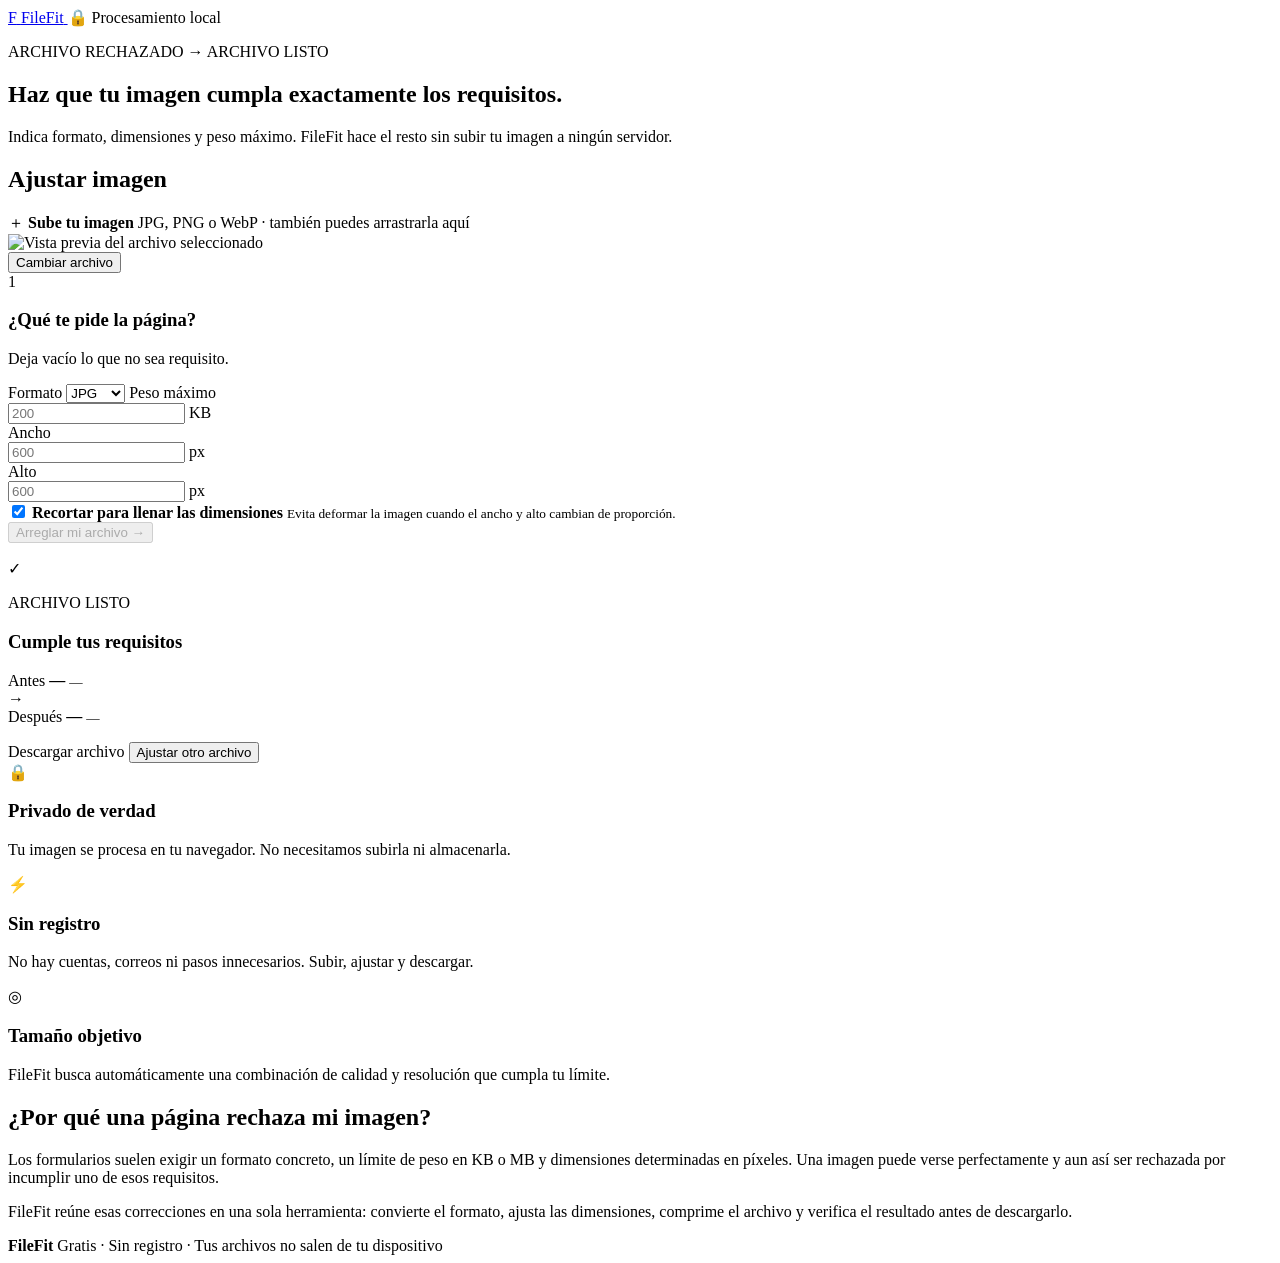
==== index.html @ f10b422e "Build FileFit MVP interface" ====
<!doctype html>
<html lang="es">
<head>
  <meta charset="utf-8">
  <meta name="viewport" content="width=device-width,initial-scale=1,viewport-fit=cover">
  <meta name="theme-color" content="#0b1020">
  <meta name="description" content="Haz que una imagen cumpla un formato, dimensiones y peso máximo exactos. Gratis, privado y procesado en tu navegador.">
  <title>FileFit — Haz que tu imagen cumpla los requisitos</title>
  <link rel="stylesheet" href="styles.css">
</head>
<body>
  <header class="site-header">
    <a class="brand" href="#" aria-label="FileFit inicio">
      <span class="brand-mark" aria-hidden="true">F</span>
      <span>FileFit</span>
    </a>
    <span class="privacy-pill">🔒 Procesamiento local</span>
  </header>

  <main>
    <section class="hero">
      <p class="eyebrow">ARCHIVO RECHAZADO → ARCHIVO LISTO</p>
      <h1>Haz que tu imagen cumpla <span>exactamente</span> los requisitos.</h1>
      <p class="lead">Indica formato, dimensiones y peso máximo. FileFit hace el resto sin subir tu imagen a ningún servidor.</p>
    </section>

    <section class="tool-card" aria-labelledby="tool-title">
      <h2 id="tool-title" class="sr-only">Ajustar imagen</h2>

      <label class="dropzone" id="dropzone" for="fileInput">
        <input id="fileInput" type="file" accept="image/jpeg,image/png,image/webp" hidden>
        <span class="drop-icon" aria-hidden="true">＋</span>
        <strong>Sube tu imagen</strong>
        <span>JPG, PNG o WebP · también puedes arrastrarla aquí</span>
      </label>

      <div id="filePanel" class="file-panel hidden" aria-live="polite">
        <img id="preview" alt="Vista previa del archivo seleccionado">
        <div class="file-meta">
          <strong id="fileName"></strong>
          <span id="fileDetails"></span>
          <button id="changeFile" type="button" class="text-button">Cambiar archivo</button>
        </div>
      </div>

      <div class="requirements">
        <div class="section-heading">
          <span class="step">1</span>
          <div>
            <h3>¿Qué te pide la página?</h3>
            <p>Deja vacío lo que no sea requisito.</p>
          </div>
        </div>

        <div class="form-grid">
          <label>
            <span>Formato</span>
            <select id="format">
              <option value="image/jpeg">JPG</option>
              <option value="image/png">PNG</option>
              <option value="image/webp">WebP</option>
            </select>
          </label>

          <label>
            <span>Peso máximo</span>
            <div class="input-unit">
              <input id="maxKb" type="number" inputmode="numeric" min="1" placeholder="200">
              <span>KB</span>
            </div>
          </label>

          <label>
            <span>Ancho</span>
            <div class="input-unit">
              <input id="width" type="number" inputmode="numeric" min="1" placeholder="600">
              <span>px</span>
            </div>
          </label>

          <label>
            <span>Alto</span>
            <div class="input-unit">
              <input id="height" type="number" inputmode="numeric" min="1" placeholder="600">
              <span>px</span>
            </div>
          </label>
        </div>

        <label class="check-row">
          <input id="coverCrop" type="checkbox" checked>
          <span>
            <strong>Recortar para llenar las dimensiones</strong>
            <small>Evita deformar la imagen cuando el ancho y alto cambian de proporción.</small>
          </span>
        </label>
      </div>

      <div class="action-wrap">
        <button id="fitButton" class="primary-button" type="button" disabled>
          <span id="buttonText">Arreglar mi archivo</span>
          <span aria-hidden="true">→</span>
        </button>
        <p id="status" class="status" role="status" aria-live="polite"></p>
      </div>

      <div id="result" class="result hidden" aria-live="polite">
        <div class="result-header">
          <span class="success-icon">✓</span>
          <div>
            <p>ARCHIVO LISTO</p>
            <h3>Cumple tus requisitos</h3>
          </div>
        </div>

        <div class="comparison">
          <div>
            <span>Antes</span>
            <strong id="beforeSize">—</strong>
            <small id="beforeDims">—</small>
          </div>
          <span class="arrow" aria-hidden="true">→</span>
          <div>
            <span>Después</span>
            <strong id="afterSize">—</strong>
            <small id="afterDims">—</small>
          </div>
        </div>

        <ul id="checks" class="checks"></ul>

        <a id="downloadButton" class="download-button" download>Descargar archivo</a>
        <button id="resetButton" class="secondary-button" type="button">Ajustar otro archivo</button>
      </div>
    </section>

    <section class="trust-grid">
      <article>
        <span>🔒</span>
        <h3>Privado de verdad</h3>
        <p>Tu imagen se procesa en tu navegador. No necesitamos subirla ni almacenarla.</p>
      </article>
      <article>
        <span>⚡</span>
        <h3>Sin registro</h3>
        <p>No hay cuentas, correos ni pasos innecesarios. Subir, ajustar y descargar.</p>
      </article>
      <article>
        <span>◎</span>
        <h3>Tamaño objetivo</h3>
        <p>FileFit busca automáticamente una combinación de calidad y resolución que cumpla tu límite.</p>
      </article>
    </section>

    <section class="content-section">
      <h2>¿Por qué una página rechaza mi imagen?</h2>
      <p>Los formularios suelen exigir un formato concreto, un límite de peso en KB o MB y dimensiones determinadas en píxeles. Una imagen puede verse perfectamente y aun así ser rechazada por incumplir uno de esos requisitos.</p>
      <p>FileFit reúne esas correcciones en una sola herramienta: convierte el formato, ajusta las dimensiones, comprime el archivo y verifica el resultado antes de descargarlo.</p>
    </section>
  </main>

  <footer>
    <strong>FileFit</strong>
    <span>Gratis · Sin registro · Tus archivos no salen de tu dispositivo</span>
  </footer>

  <canvas id="canvas" hidden></canvas>
  <script src="app.js" defer></script>
</body>
</html>
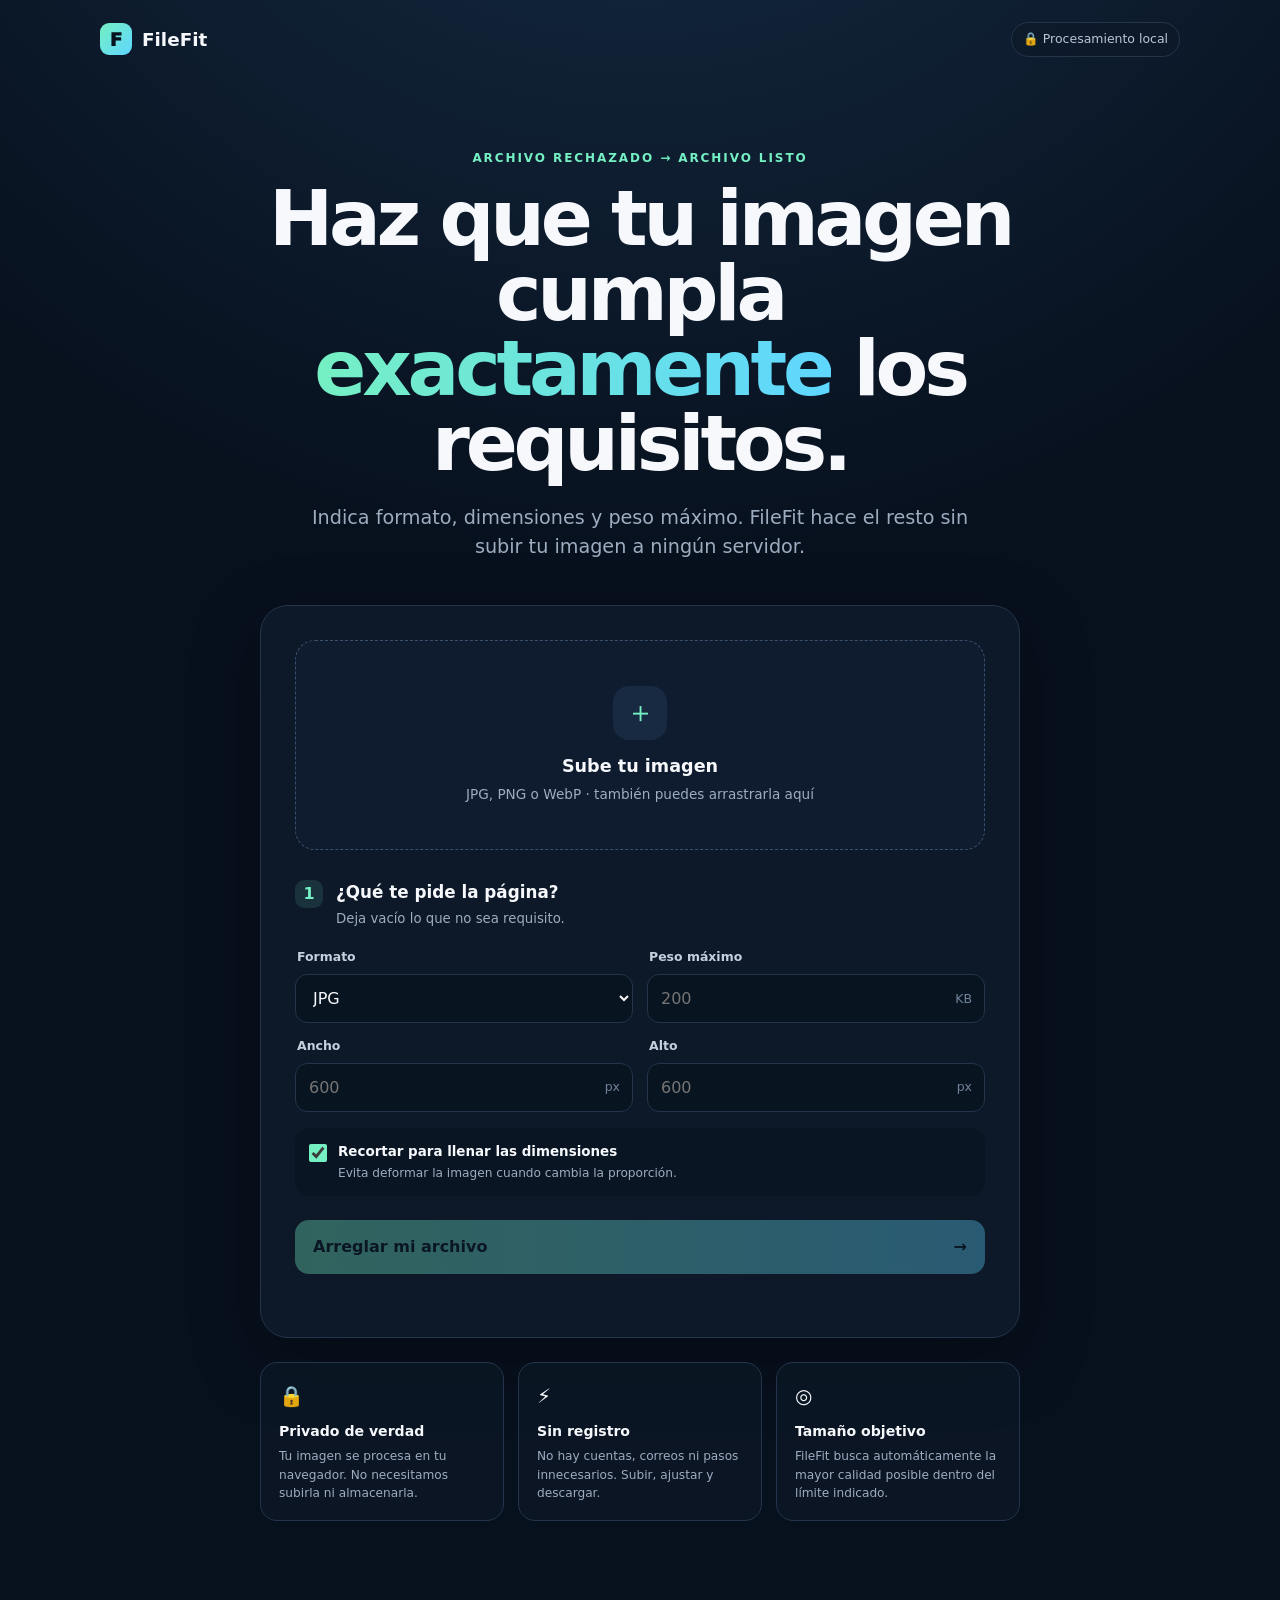
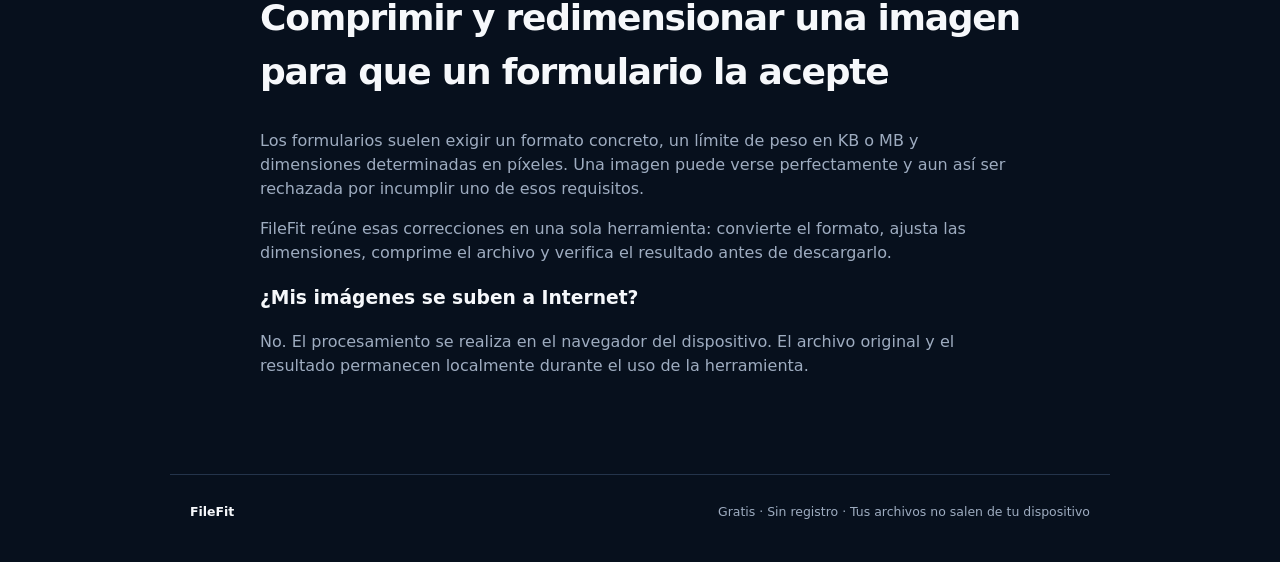
==== commit 59ebca36: "Improve FileFit V0.2 UX and SEO" ====
--- a/index.html
+++ b/index.html
@@ -4,16 +4,21 @@
   <meta charset="utf-8">
   <meta name="viewport" content="width=device-width,initial-scale=1,viewport-fit=cover">
   <meta name="theme-color" content="#0b1020">
-  <meta name="description" content="Haz que una imagen cumpla un formato, dimensiones y peso máximo exactos. Gratis, privado y procesado en tu navegador.">
-  <title>FileFit — Haz que tu imagen cumpla los requisitos</title>
+  <meta name="description" content="Ajusta imágenes a un formato, dimensiones y peso máximo exactos. Gratis, sin registro y procesado localmente en tu navegador.">
+  <meta name="robots" content="index,follow">
+  <meta property="og:title" content="FileFit — Haz que tu imagen cumpla los requisitos">
+  <meta property="og:description" content="Convierte, redimensiona y comprime imágenes hasta cumplir los requisitos de un formulario. Todo se procesa en tu dispositivo.">
+  <meta property="og:type" content="website">
+  <meta property="og:url" content="https://clickgraphics.github.io/filefit/">
+  <link rel="canonical" href="https://clickgraphics.github.io/filefit/">
+  <link rel="manifest" href="manifest.webmanifest">
+  <link rel="icon" href="favicon.svg" type="image/svg+xml">
+  <title>FileFit — Comprimir y redimensionar imágenes a requisitos exactos</title>
   <link rel="stylesheet" href="styles.css">
 </head>
 <body>
   <header class="site-header">
-    <a class="brand" href="#" aria-label="FileFit inicio">
-      <span class="brand-mark" aria-hidden="true">F</span>
-      <span>FileFit</span>
-    </a>
+    <a class="brand" href="#" aria-label="FileFit inicio"><span class="brand-mark" aria-hidden="true">F</span><span>FileFit</span></a>
     <span class="privacy-pill">🔒 Procesamiento local</span>
   </header>
 
@@ -26,144 +31,61 @@
 
     <section class="tool-card" aria-labelledby="tool-title">
       <h2 id="tool-title" class="sr-only">Ajustar imagen</h2>
-
       <label class="dropzone" id="dropzone" for="fileInput">
         <input id="fileInput" type="file" accept="image/jpeg,image/png,image/webp" hidden>
-        <span class="drop-icon" aria-hidden="true">＋</span>
-        <strong>Sube tu imagen</strong>
-        <span>JPG, PNG o WebP · también puedes arrastrarla aquí</span>
+        <span class="drop-icon" aria-hidden="true">＋</span><strong>Sube tu imagen</strong><span>JPG, PNG o WebP · también puedes arrastrarla aquí</span>
       </label>
 
       <div id="filePanel" class="file-panel hidden" aria-live="polite">
-        <img id="preview" alt="Vista previa del archivo seleccionado">
-        <div class="file-meta">
-          <strong id="fileName"></strong>
-          <span id="fileDetails"></span>
-          <button id="changeFile" type="button" class="text-button">Cambiar archivo</button>
+        <div class="preview-wrap"><img id="preview" alt="Vista previa del archivo seleccionado"></div>
+        <div class="file-meta"><strong id="fileName"></strong><span id="fileDetails"></span><button id="changeFile" type="button" class="text-button">Cambiar archivo</button></div>
+      </div>
+
+      <div class="requirements">
+        <div class="section-heading"><span class="step">1</span><div><h3>¿Qué te pide la página?</h3><p>Deja vacío lo que no sea requisito.</p></div></div>
+        <div class="form-grid">
+          <label><span>Formato</span><select id="format"><option value="image/jpeg">JPG</option><option value="image/png">PNG</option><option value="image/webp">WebP</option></select></label>
+          <label><span>Peso máximo</span><div class="input-unit"><input id="maxKb" type="number" inputmode="numeric" min="1" placeholder="200"><span>KB</span></div></label>
+          <label><span>Ancho</span><div class="input-unit"><input id="width" type="number" inputmode="numeric" min="1" placeholder="600"><span>px</span></div></label>
+          <label><span>Alto</span><div class="input-unit"><input id="height" type="number" inputmode="numeric" min="1" placeholder="600"><span>px</span></div></label>
+        </div>
+        <label class="check-row"><input id="coverCrop" type="checkbox" checked><span><strong>Recortar para llenar las dimensiones</strong><small>Evita deformar la imagen cuando cambia la proporción.</small></span></label>
+
+        <div id="cropControls" class="crop-controls hidden">
+          <div class="crop-preview" id="cropPreview"><img id="cropPreviewImg" alt="Previsualización del recorte"></div>
+          <div class="crop-sliders">
+            <label><span>Posición horizontal</span><input id="cropX" type="range" min="0" max="100" value="50"></label>
+            <label><span>Posición vertical</span><input id="cropY" type="range" min="0" max="100" value="50"></label>
+            <button id="centerCrop" class="text-button" type="button">Centrar recorte</button>
+          </div>
         </div>
       </div>
 
-      <div class="requirements">
-        <div class="section-heading">
-          <span class="step">1</span>
-          <div>
-            <h3>¿Qué te pide la página?</h3>
-            <p>Deja vacío lo que no sea requisito.</p>
-          </div>
-        </div>
-
-        <div class="form-grid">
-          <label>
-            <span>Formato</span>
-            <select id="format">
-              <option value="image/jpeg">JPG</option>
-              <option value="image/png">PNG</option>
-              <option value="image/webp">WebP</option>
-            </select>
-          </label>
-
-          <label>
-            <span>Peso máximo</span>
-            <div class="input-unit">
-              <input id="maxKb" type="number" inputmode="numeric" min="1" placeholder="200">
-              <span>KB</span>
-            </div>
-          </label>
-
-          <label>
-            <span>Ancho</span>
-            <div class="input-unit">
-              <input id="width" type="number" inputmode="numeric" min="1" placeholder="600">
-              <span>px</span>
-            </div>
-          </label>
-
-          <label>
-            <span>Alto</span>
-            <div class="input-unit">
-              <input id="height" type="number" inputmode="numeric" min="1" placeholder="600">
-              <span>px</span>
-            </div>
-          </label>
-        </div>
-
-        <label class="check-row">
-          <input id="coverCrop" type="checkbox" checked>
-          <span>
-            <strong>Recortar para llenar las dimensiones</strong>
-            <small>Evita deformar la imagen cuando el ancho y alto cambian de proporción.</small>
-          </span>
-        </label>
-      </div>
-
-      <div class="action-wrap">
-        <button id="fitButton" class="primary-button" type="button" disabled>
-          <span id="buttonText">Arreglar mi archivo</span>
-          <span aria-hidden="true">→</span>
-        </button>
-        <p id="status" class="status" role="status" aria-live="polite"></p>
-      </div>
+      <div class="action-wrap"><button id="fitButton" class="primary-button" type="button" disabled><span id="buttonText">Arreglar mi archivo</span><span aria-hidden="true">→</span></button><p id="status" class="status" role="status" aria-live="polite"></p></div>
 
       <div id="result" class="result hidden" aria-live="polite">
-        <div class="result-header">
-          <span class="success-icon">✓</span>
-          <div>
-            <p>ARCHIVO LISTO</p>
-            <h3>Cumple tus requisitos</h3>
-          </div>
-        </div>
-
-        <div class="comparison">
-          <div>
-            <span>Antes</span>
-            <strong id="beforeSize">—</strong>
-            <small id="beforeDims">—</small>
-          </div>
-          <span class="arrow" aria-hidden="true">→</span>
-          <div>
-            <span>Después</span>
-            <strong id="afterSize">—</strong>
-            <small id="afterDims">—</small>
-          </div>
-        </div>
-
+        <div class="result-header"><span class="success-icon">✓</span><div><p>ARCHIVO LISTO</p><h3>Cumple tus requisitos</h3></div></div>
+        <div class="comparison"><div><span>Antes</span><strong id="beforeSize">—</strong><small id="beforeDims">—</small></div><span class="arrow" aria-hidden="true">→</span><div><span>Después</span><strong id="afterSize">—</strong><small id="afterDims">—</small></div></div>
         <ul id="checks" class="checks"></ul>
-
-        <a id="downloadButton" class="download-button" download>Descargar archivo</a>
-        <button id="resetButton" class="secondary-button" type="button">Ajustar otro archivo</button>
+        <a id="downloadButton" class="download-button" download>Descargar archivo</a><button id="resetButton" class="secondary-button" type="button">Ajustar otro archivo</button>
       </div>
     </section>
 
     <section class="trust-grid">
-      <article>
-        <span>🔒</span>
-        <h3>Privado de verdad</h3>
-        <p>Tu imagen se procesa en tu navegador. No necesitamos subirla ni almacenarla.</p>
-      </article>
-      <article>
-        <span>⚡</span>
-        <h3>Sin registro</h3>
-        <p>No hay cuentas, correos ni pasos innecesarios. Subir, ajustar y descargar.</p>
-      </article>
-      <article>
-        <span>◎</span>
-        <h3>Tamaño objetivo</h3>
-        <p>FileFit busca automáticamente una combinación de calidad y resolución que cumpla tu límite.</p>
-      </article>
+      <article><span>🔒</span><h3>Privado de verdad</h3><p>Tu imagen se procesa en tu navegador. No necesitamos subirla ni almacenarla.</p></article>
+      <article><span>⚡</span><h3>Sin registro</h3><p>No hay cuentas, correos ni pasos innecesarios. Subir, ajustar y descargar.</p></article>
+      <article><span>◎</span><h3>Tamaño objetivo</h3><p>FileFit busca automáticamente la mayor calidad posible dentro del límite indicado.</p></article>
     </section>
 
     <section class="content-section">
-      <h2>¿Por qué una página rechaza mi imagen?</h2>
+      <h2>Comprimir y redimensionar una imagen para que un formulario la acepte</h2>
       <p>Los formularios suelen exigir un formato concreto, un límite de peso en KB o MB y dimensiones determinadas en píxeles. Una imagen puede verse perfectamente y aun así ser rechazada por incumplir uno de esos requisitos.</p>
       <p>FileFit reúne esas correcciones en una sola herramienta: convierte el formato, ajusta las dimensiones, comprime el archivo y verifica el resultado antes de descargarlo.</p>
+      <h3>¿Mis imágenes se suben a Internet?</h3><p>No. El procesamiento se realiza en el navegador del dispositivo. El archivo original y el resultado permanecen localmente durante el uso de la herramienta.</p>
     </section>
   </main>
 
-  <footer>
-    <strong>FileFit</strong>
-    <span>Gratis · Sin registro · Tus archivos no salen de tu dispositivo</span>
-  </footer>
-
+  <footer><strong>FileFit</strong><span>Gratis · Sin registro · Tus archivos no salen de tu dispositivo</span></footer>
   <canvas id="canvas" hidden></canvas>
   <script src="app.js" defer></script>
 </body>
--- a/styles.css
+++ b/styles.css
@@ -0,0 +1 @@
+:root{--bg:#07101d;--surface:#0e1929;--surface2:#132238;--text:#f6f8fb;--muted:#9eacc0;--line:#24344b;--accent:#75f0c3;--accent2:#5fd6ff;--danger:#ff7d8a;--radius:22px;--shadow:0 22px 70px rgba(0,0,0,.28)}*{box-sizing:border-box}html{scroll-behavior:smooth}body{margin:0;background:radial-gradient(circle at 50% -20%,#18314b 0,var(--bg) 38%);color:var(--text);font-family:Inter,ui-sans-serif,system-ui,-apple-system,BlinkMacSystemFont,"Segoe UI",sans-serif;line-height:1.5}.site-header{max-width:1120px;margin:auto;padding:22px 20px;display:flex;align-items:center;justify-content:space-between}.brand{color:var(--text);text-decoration:none;font-weight:850;font-size:1.15rem;display:flex;gap:10px;align-items:center}.brand-mark{display:grid;place-items:center;width:32px;height:32px;border-radius:9px;background:linear-gradient(135deg,var(--accent),var(--accent2));color:#06131d;font-weight:950}.privacy-pill{font-size:.78rem;color:#b9c6d8;border:1px solid var(--line);padding:7px 11px;border-radius:999px;background:rgba(14,25,41,.7)}main{max-width:980px;margin:auto;padding:40px 20px 80px}.hero{text-align:center;max-width:790px;margin:30px auto 44px}.eyebrow{font-size:.75rem;letter-spacing:.16em;font-weight:850;color:var(--accent);margin-bottom:14px}.hero h1{font-size:clamp(2.35rem,7vw,4.8rem);line-height:.98;letter-spacing:-.055em;margin:0}.hero h1 span{background:linear-gradient(90deg,var(--accent),var(--accent2));-webkit-background-clip:text;background-clip:text;color:transparent}.lead{font-size:clamp(1rem,2.5vw,1.2rem);color:var(--muted);max-width:660px;margin:22px auto 0}.tool-card{max-width:760px;margin:auto;background:rgba(14,25,41,.94);border:1px solid var(--line);border-radius:28px;padding:clamp(18px,4vw,34px);box-shadow:var(--shadow)}.dropzone{min-height:210px;border:1.5px dashed #3a506d;border-radius:20px;display:flex;flex-direction:column;align-items:center;justify-content:center;text-align:center;padding:28px;cursor:pointer;background:rgba(19,34,56,.45);transition:.2s}.dropzone:hover,.dropzone.dragging{border-color:var(--accent);background:rgba(117,240,195,.06)}.drop-icon{display:grid;place-items:center;width:54px;height:54px;border-radius:16px;background:#172a42;color:var(--accent);font-size:1.8rem;margin-bottom:13px}.dropzone strong{font-size:1.1rem}.dropzone span:last-child{font-size:.85rem;color:var(--muted);margin-top:5px}.file-panel{display:grid;grid-template-columns:86px 1fr;gap:16px;align-items:center;border:1px solid var(--line);border-radius:18px;padding:13px;background:var(--surface2)}.file-panel img{width:86px;height:86px;object-fit:cover;border-radius:12px;background:#07101d}.file-meta{min-width:0;display:flex;flex-direction:column}.file-meta strong{white-space:nowrap;overflow:hidden;text-overflow:ellipsis}.file-meta span{font-size:.84rem;color:var(--muted);margin:2px 0 7px}.text-button{appearance:none;background:none;border:0;color:var(--accent);padding:0;text-align:left;font-weight:750;cursor:pointer;width:max-content}.requirements{margin-top:30px}.section-heading{display:flex;gap:13px;align-items:flex-start;margin-bottom:20px}.step{display:grid;place-items:center;flex:0 0 28px;width:28px;height:28px;border-radius:9px;background:rgba(117,240,195,.12);color:var(--accent);font-weight:900}.section-heading h3{margin:0;font-size:1.05rem}.section-heading p{margin:3px 0 0;color:var(--muted);font-size:.83rem}.form-grid{display:grid;grid-template-columns:1fr 1fr;gap:14px}.form-grid label>span{display:block;font-size:.78rem;font-weight:750;color:#c5d0df;margin:0 0 7px 2px}select,input{width:100%;height:49px;border:1px solid var(--line);border-radius:12px;background:#091421;color:var(--text);font:inherit;padding:0 13px;outline:none}select:focus,input:focus{border-color:var(--accent)}.input-unit{position:relative}.input-unit input{padding-right:48px}.input-unit span{position:absolute;right:13px;top:50%;transform:translateY(-50%);color:#71839b;font-size:.78rem}.check-row{display:flex;gap:11px;margin-top:16px;padding:14px;border-radius:14px;background:#0a1523;cursor:pointer}.check-row input{width:18px;height:18px;margin:2px 0 0;accent-color:var(--accent)}.check-row span{display:flex;flex-direction:column}.check-row strong{font-size:.84rem}.check-row small{color:var(--muted);font-size:.76rem;margin-top:2px}.action-wrap{margin-top:24px}.primary-button,.download-button,.secondary-button{width:100%;min-height:54px;border-radius:14px;border:0;font:inherit;font-weight:850;cursor:pointer;text-decoration:none;display:flex;align-items:center;justify-content:center}.primary-button{background:linear-gradient(90deg,var(--accent),var(--accent2));color:#06131d;padding:0 18px;justify-content:space-between}.primary-button:disabled{opacity:.35;cursor:not-allowed}.status{text-align:center;min-height:20px;color:var(--muted);font-size:.8rem;margin:9px 0 0}.status.error{color:var(--danger)}.result{margin-top:28px;border-top:1px solid var(--line);padding-top:26px}.result-header{display:flex;gap:12px;align-items:center}.success-icon{display:grid;place-items:center;width:42px;height:42px;border-radius:50%;background:rgba(117,240,195,.13);color:var(--accent);font-size:1.25rem;font-weight:900}.result-header p{margin:0;color:var(--accent);font-size:.68rem;letter-spacing:.13em;font-weight:900}.result-header h3{margin:1px 0 0;font-size:1.2rem}.comparison{display:grid;grid-template-columns:1fr auto 1fr;gap:12px;align-items:center;margin:20px 0;padding:18px;background:#091421;border-radius:16px}.comparison div{display:flex;flex-direction:column}.comparison div:last-child{text-align:right}.comparison span:not(.arrow){font-size:.7rem;color:var(--muted);text-transform:uppercase;letter-spacing:.08em}.comparison strong{font-size:1.2rem;margin:2px 0}.comparison small{color:#8797ad}.arrow{color:var(--accent)}.checks{list-style:none;padding:0;margin:0 0 20px;display:grid;gap:7px}.checks li{font-size:.82rem;color:#c6d2e0}.checks li::before{content:"✓";color:var(--accent);font-weight:900;margin-right:8px}.download-button{background:var(--text);color:#08111e}.secondary-button{margin-top:10px;background:transparent;border:1px solid var(--line);color:var(--text)}.trust-grid{display:grid;grid-template-columns:repeat(3,1fr);gap:14px;margin:24px auto 0;max-width:760px}.trust-grid article{border:1px solid var(--line);border-radius:17px;padding:18px;background:rgba(14,25,41,.6)}.trust-grid article>span{font-size:1.25rem}.trust-grid h3{font-size:.88rem;margin:10px 0 5px}.trust-grid p{font-size:.76rem;color:var(--muted);margin:0}.content-section{max-width:760px;margin:70px auto 0}.content-section h2{font-size:clamp(1.6rem,4vw,2.25rem);letter-spacing:-.035em}.content-section p{color:var(--muted)}footer{border-top:1px solid var(--line);max-width:940px;margin:auto;padding:28px 20px 40px;display:flex;justify-content:space-between;gap:20px;color:var(--muted);font-size:.78rem}footer strong{color:var(--text)}.hidden{display:none!important}.sr-only{position:absolute;width:1px;height:1px;padding:0;margin:-1px;overflow:hidden;clip:rect(0,0,0,0);white-space:nowrap;border:0}@media(max-width:620px){.site-header{padding-top:16px}.privacy-pill{font-size:0}.privacy-pill::after{content:"🔒 Local";font-size:.72rem}.hero{margin-top:16px}.tool-card{border-radius:22px}.dropzone{min-height:180px}.form-grid{grid-template-columns:1fr}.trust-grid{grid-template-columns:1fr}.trust-grid article{display:grid;grid-template-columns:32px 1fr;column-gap:8px}.trust-grid article>span{grid-row:1/3}.trust-grid h3{margin:0}.trust-grid p{margin-top:3px}footer{flex-direction:column}.comparison{gap:7px;padding:14px}}
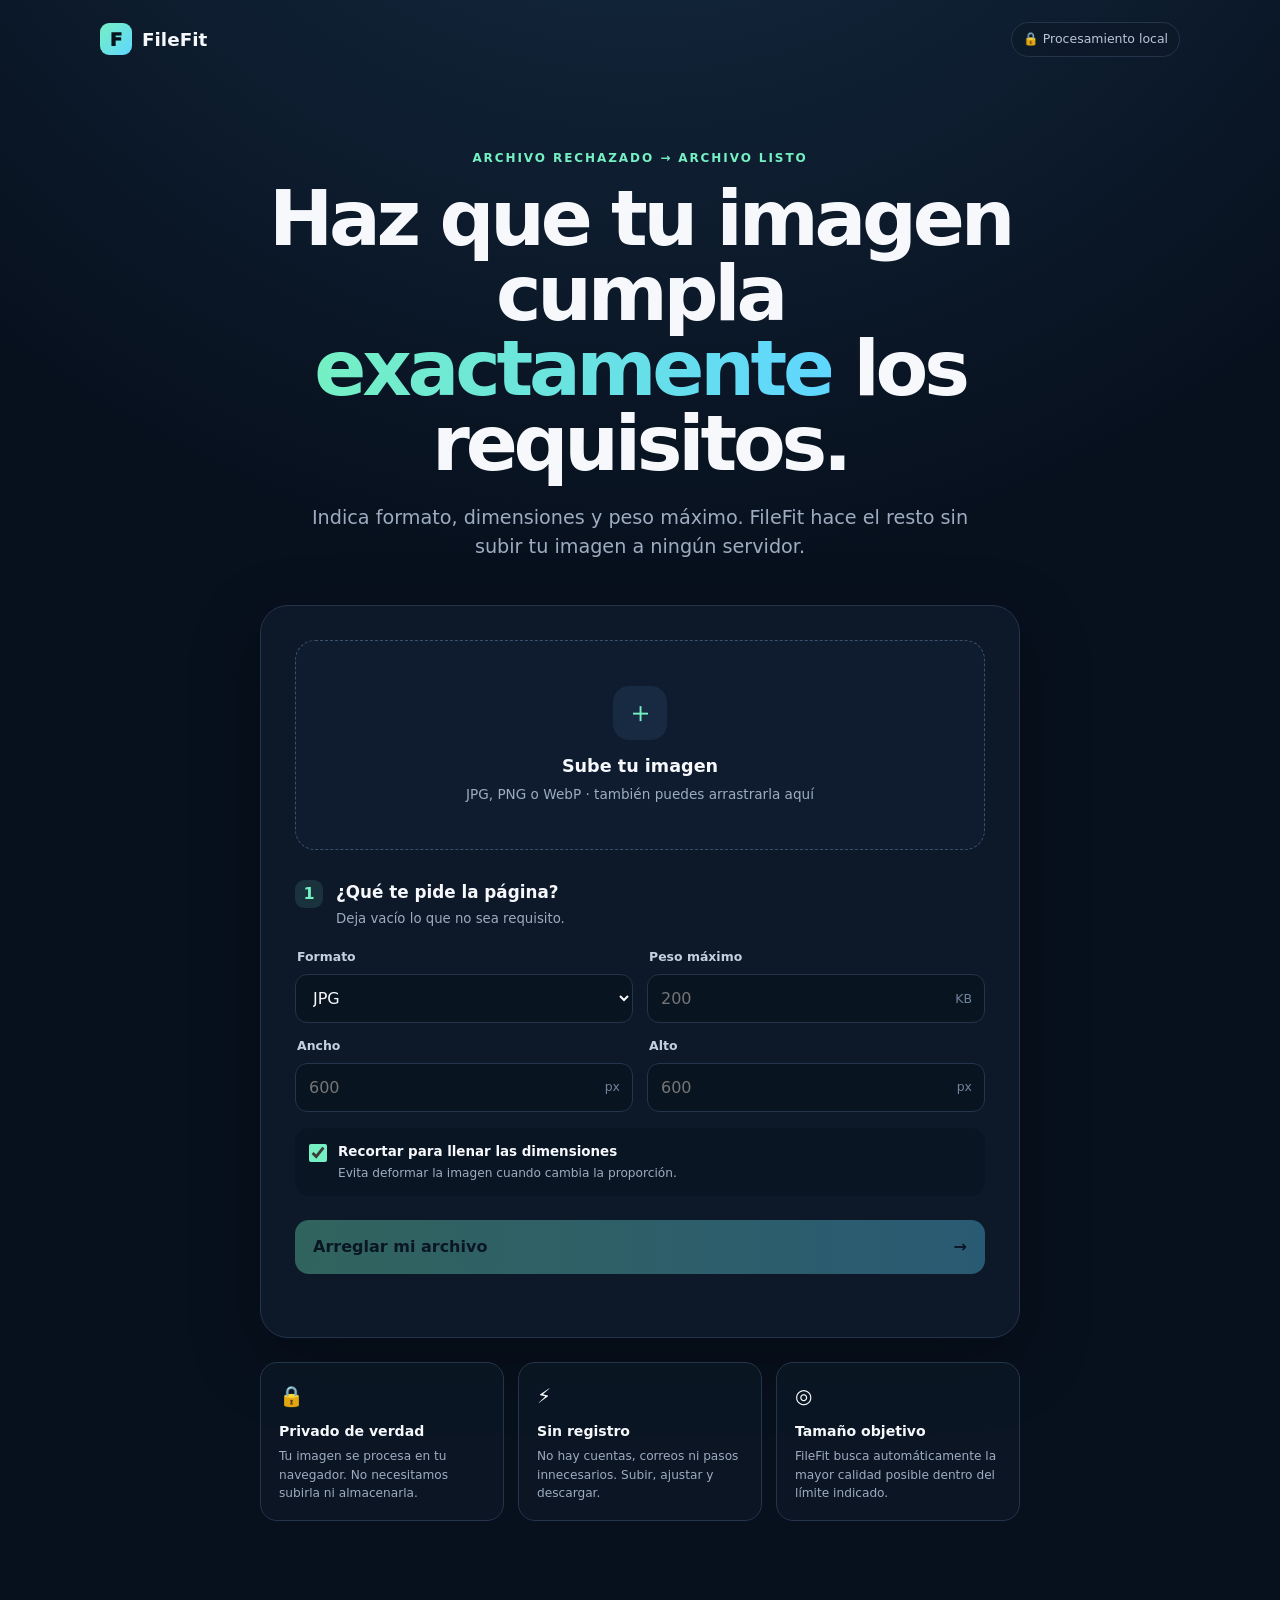
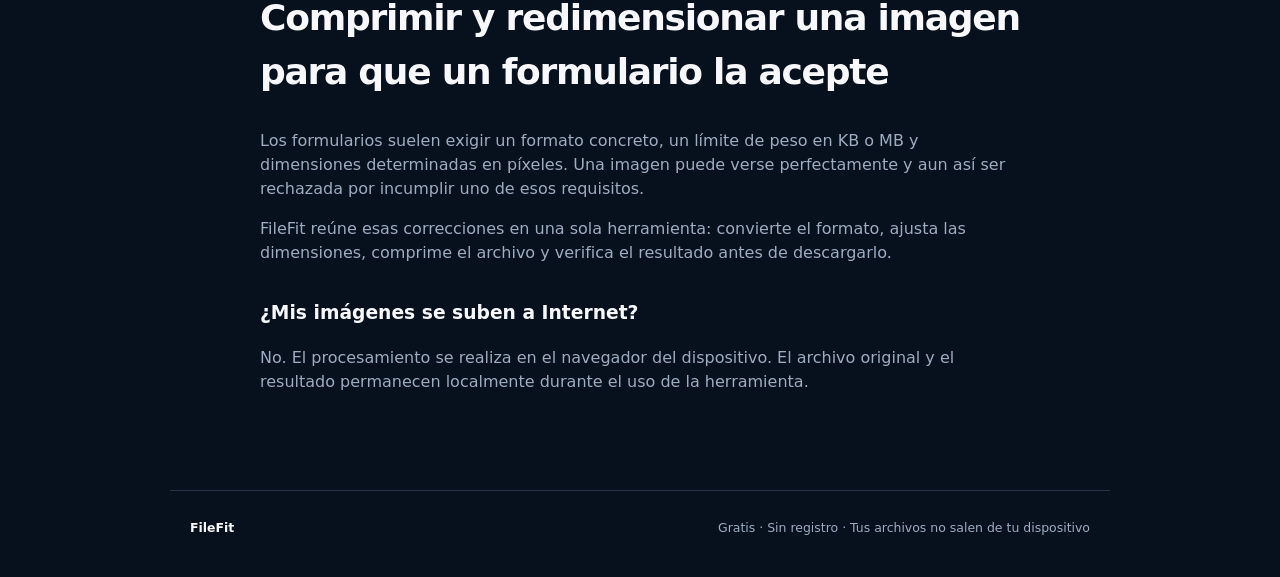
==== commit 61713049: "Verify FileFit with Google Search Console" ====
--- a/index.html
+++ b/index.html
@@ -3,6 +3,7 @@
 <head>
   <meta charset="utf-8">
   <meta name="viewport" content="width=device-width,initial-scale=1,viewport-fit=cover">
+  <meta name="google-site-verification" content="axvT5AJEzB8KaJXwmFjCKr2KEhRzOYvWYgkx-XiTNV4" />
   <meta name="theme-color" content="#0b1020">
   <meta name="description" content="Ajusta imágenes a un formato, dimensiones y peso máximo exactos. Gratis, sin registro y procesado localmente en tu navegador.">
   <meta name="robots" content="index,follow">
--- a/styles.css
+++ b/styles.css
@@ -1 +1 @@
-:root{--bg:#07101d;--surface:#0e1929;--surface2:#132238;--text:#f6f8fb;--muted:#9eacc0;--line:#24344b;--accent:#75f0c3;--accent2:#5fd6ff;--danger:#ff7d8a;--radius:22px;--shadow:0 22px 70px rgba(0,0,0,.28)}*{box-sizing:border-box}html{scroll-behavior:smooth}body{margin:0;background:radial-gradient(circle at 50% -20%,#18314b 0,var(--bg) 38%);color:var(--text);font-family:Inter,ui-sans-serif,system-ui,-apple-system,BlinkMacSystemFont,"Segoe UI",sans-serif;line-height:1.5}.site-header{max-width:1120px;margin:auto;padding:22px 20px;display:flex;align-items:center;justify-content:space-between}.brand{color:var(--text);text-decoration:none;font-weight:850;font-size:1.15rem;display:flex;gap:10px;align-items:center}.brand-mark{display:grid;place-items:center;width:32px;height:32px;border-radius:9px;background:linear-gradient(135deg,var(--accent),var(--accent2));color:#06131d;font-weight:950}.privacy-pill{font-size:.78rem;color:#b9c6d8;border:1px solid var(--line);padding:7px 11px;border-radius:999px;background:rgba(14,25,41,.7)}main{max-width:980px;margin:auto;padding:40px 20px 80px}.hero{text-align:center;max-width:790px;margin:30px auto 44px}.eyebrow{font-size:.75rem;letter-spacing:.16em;font-weight:850;color:var(--accent);margin-bottom:14px}.hero h1{font-size:clamp(2.35rem,7vw,4.8rem);line-height:.98;letter-spacing:-.055em;margin:0}.hero h1 span{background:linear-gradient(90deg,var(--accent),var(--accent2));-webkit-background-clip:text;background-clip:text;color:transparent}.lead{font-size:clamp(1rem,2.5vw,1.2rem);color:var(--muted);max-width:660px;margin:22px auto 0}.tool-card{max-width:760px;margin:auto;background:rgba(14,25,41,.94);border:1px solid var(--line);border-radius:28px;padding:clamp(18px,4vw,34px);box-shadow:var(--shadow)}.dropzone{min-height:210px;border:1.5px dashed #3a506d;border-radius:20px;display:flex;flex-direction:column;align-items:center;justify-content:center;text-align:center;padding:28px;cursor:pointer;background:rgba(19,34,56,.45);transition:.2s}.dropzone:hover,.dropzone.dragging{border-color:var(--accent);background:rgba(117,240,195,.06)}.drop-icon{display:grid;place-items:center;width:54px;height:54px;border-radius:16px;background:#172a42;color:var(--accent);font-size:1.8rem;margin-bottom:13px}.dropzone strong{font-size:1.1rem}.dropzone span:last-child{font-size:.85rem;color:var(--muted);margin-top:5px}.file-panel{display:grid;grid-template-columns:86px 1fr;gap:16px;align-items:center;border:1px solid var(--line);border-radius:18px;padding:13px;background:var(--surface2)}.file-panel img{width:86px;height:86px;object-fit:cover;border-radius:12px;background:#07101d}.file-meta{min-width:0;display:flex;flex-direction:column}.file-meta strong{white-space:nowrap;overflow:hidden;text-overflow:ellipsis}.file-meta span{font-size:.84rem;color:var(--muted);margin:2px 0 7px}.text-button{appearance:none;background:none;border:0;color:var(--accent);padding:0;text-align:left;font-weight:750;cursor:pointer;width:max-content}.requirements{margin-top:30px}.section-heading{display:flex;gap:13px;align-items:flex-start;margin-bottom:20px}.step{display:grid;place-items:center;flex:0 0 28px;width:28px;height:28px;border-radius:9px;background:rgba(117,240,195,.12);color:var(--accent);font-weight:900}.section-heading h3{margin:0;font-size:1.05rem}.section-heading p{margin:3px 0 0;color:var(--muted);font-size:.83rem}.form-grid{display:grid;grid-template-columns:1fr 1fr;gap:14px}.form-grid label>span{display:block;font-size:.78rem;font-weight:750;color:#c5d0df;margin:0 0 7px 2px}select,input{width:100%;height:49px;border:1px solid var(--line);border-radius:12px;background:#091421;color:var(--text);font:inherit;padding:0 13px;outline:none}select:focus,input:focus{border-color:var(--accent)}.input-unit{position:relative}.input-unit input{padding-right:48px}.input-unit span{position:absolute;right:13px;top:50%;transform:translateY(-50%);color:#71839b;font-size:.78rem}.check-row{display:flex;gap:11px;margin-top:16px;padding:14px;border-radius:14px;background:#0a1523;cursor:pointer}.check-row input{width:18px;height:18px;margin:2px 0 0;accent-color:var(--accent)}.check-row span{display:flex;flex-direction:column}.check-row strong{font-size:.84rem}.check-row small{color:var(--muted);font-size:.76rem;margin-top:2px}.action-wrap{margin-top:24px}.primary-button,.download-button,.secondary-button{width:100%;min-height:54px;border-radius:14px;border:0;font:inherit;font-weight:850;cursor:pointer;text-decoration:none;display:flex;align-items:center;justify-content:center}.primary-button{background:linear-gradient(90deg,var(--accent),var(--accent2));color:#06131d;padding:0 18px;justify-content:space-between}.primary-button:disabled{opacity:.35;cursor:not-allowed}.status{text-align:center;min-height:20px;color:var(--muted);font-size:.8rem;margin:9px 0 0}.status.error{color:var(--danger)}.result{margin-top:28px;border-top:1px solid var(--line);padding-top:26px}.result-header{display:flex;gap:12px;align-items:center}.success-icon{display:grid;place-items:center;width:42px;height:42px;border-radius:50%;background:rgba(117,240,195,.13);color:var(--accent);font-size:1.25rem;font-weight:900}.result-header p{margin:0;color:var(--accent);font-size:.68rem;letter-spacing:.13em;font-weight:900}.result-header h3{margin:1px 0 0;font-size:1.2rem}.comparison{display:grid;grid-template-columns:1fr auto 1fr;gap:12px;align-items:center;margin:20px 0;padding:18px;background:#091421;border-radius:16px}.comparison div{display:flex;flex-direction:column}.comparison div:last-child{text-align:right}.comparison span:not(.arrow){font-size:.7rem;color:var(--muted);text-transform:uppercase;letter-spacing:.08em}.comparison strong{font-size:1.2rem;margin:2px 0}.comparison small{color:#8797ad}.arrow{color:var(--accent)}.checks{list-style:none;padding:0;margin:0 0 20px;display:grid;gap:7px}.checks li{font-size:.82rem;color:#c6d2e0}.checks li::before{content:"✓";color:var(--accent);font-weight:900;margin-right:8px}.download-button{background:var(--text);color:#08111e}.secondary-button{margin-top:10px;background:transparent;border:1px solid var(--line);color:var(--text)}.trust-grid{display:grid;grid-template-columns:repeat(3,1fr);gap:14px;margin:24px auto 0;max-width:760px}.trust-grid article{border:1px solid var(--line);border-radius:17px;padding:18px;background:rgba(14,25,41,.6)}.trust-grid article>span{font-size:1.25rem}.trust-grid h3{font-size:.88rem;margin:10px 0 5px}.trust-grid p{font-size:.76rem;color:var(--muted);margin:0}.content-section{max-width:760px;margin:70px auto 0}.content-section h2{font-size:clamp(1.6rem,4vw,2.25rem);letter-spacing:-.035em}.content-section p{color:var(--muted)}footer{border-top:1px solid var(--line);max-width:940px;margin:auto;padding:28px 20px 40px;display:flex;justify-content:space-between;gap:20px;color:var(--muted);font-size:.78rem}footer strong{color:var(--text)}.hidden{display:none!important}.sr-only{position:absolute;width:1px;height:1px;padding:0;margin:-1px;overflow:hidden;clip:rect(0,0,0,0);white-space:nowrap;border:0}@media(max-width:620px){.site-header{padding-top:16px}.privacy-pill{font-size:0}.privacy-pill::after{content:"🔒 Local";font-size:.72rem}.hero{margin-top:16px}.tool-card{border-radius:22px}.dropzone{min-height:180px}.form-grid{grid-template-columns:1fr}.trust-grid{grid-template-columns:1fr}.trust-grid article{display:grid;grid-template-columns:32px 1fr;column-gap:8px}.trust-grid article>span{grid-row:1/3}.trust-grid h3{margin:0}.trust-grid p{margin-top:3px}footer{flex-direction:column}.comparison{gap:7px;padding:14px}}+:root{--bg:#07101d;--surface:#0e1929;--surface2:#132238;--text:#f6f8fb;--muted:#9eacc0;--line:#24344b;--accent:#75f0c3;--accent2:#5fd6ff;--danger:#ff7d8a;--radius:22px;--shadow:0 22px 70px rgba(0,0,0,.28)}*{box-sizing:border-box}html{scroll-behavior:smooth}body{margin:0;background:radial-gradient(circle at 50% -20%,#18314b 0,var(--bg) 38%);color:var(--text);font-family:Inter,ui-sans-serif,system-ui,-apple-system,BlinkMacSystemFont,"Segoe UI",sans-serif;line-height:1.5}.site-header{max-width:1120px;margin:auto;padding:22px 20px;display:flex;align-items:center;justify-content:space-between}.brand{color:var(--text);text-decoration:none;font-weight:850;font-size:1.15rem;display:flex;gap:10px;align-items:center}.brand-mark{display:grid;place-items:center;width:32px;height:32px;border-radius:9px;background:linear-gradient(135deg,var(--accent),var(--accent2));color:#06131d;font-weight:950}.privacy-pill{font-size:.78rem;color:#b9c6d8;border:1px solid var(--line);padding:7px 11px;border-radius:999px;background:rgba(14,25,41,.7)}main{max-width:980px;margin:auto;padding:40px 20px 80px}.hero{text-align:center;max-width:790px;margin:30px auto 44px}.eyebrow{font-size:.75rem;letter-spacing:.16em;font-weight:850;color:var(--accent);margin-bottom:14px}.hero h1{font-size:clamp(2.35rem,7vw,4.8rem);line-height:.98;letter-spacing:-.055em;margin:0}.hero h1 span{background:linear-gradient(90deg,var(--accent),var(--accent2));-webkit-background-clip:text;background-clip:text;color:transparent}.lead{font-size:clamp(1rem,2.5vw,1.2rem);color:var(--muted);max-width:660px;margin:22px auto 0}.tool-card{max-width:760px;margin:auto;background:rgba(14,25,41,.94);border:1px solid var(--line);border-radius:28px;padding:clamp(18px,4vw,34px);box-shadow:var(--shadow)}.dropzone{min-height:210px;border:1.5px dashed #3a506d;border-radius:20px;display:flex;flex-direction:column;align-items:center;justify-content:center;text-align:center;padding:28px;cursor:pointer;background:rgba(19,34,56,.45);transition:.2s}.dropzone:hover,.dropzone.dragging{border-color:var(--accent);background:rgba(117,240,195,.06)}.drop-icon{display:grid;place-items:center;width:54px;height:54px;border-radius:16px;background:#172a42;color:var(--accent);font-size:1.8rem;margin-bottom:13px}.dropzone strong{font-size:1.1rem}.dropzone span:last-child{font-size:.85rem;color:var(--muted);margin-top:5px}.file-panel{display:grid;grid-template-columns:86px 1fr;gap:16px;align-items:center;border:1px solid var(--line);border-radius:18px;padding:13px;background:var(--surface2)}.preview-wrap{width:86px;height:86px;border-radius:12px;overflow:hidden;background:#07101d}.file-panel img{width:100%;height:100%;object-fit:cover}.file-meta{min-width:0;display:flex;flex-direction:column}.file-meta strong{white-space:nowrap;overflow:hidden;text-overflow:ellipsis}.file-meta span{font-size:.84rem;color:var(--muted);margin:2px 0 7px}.text-button{appearance:none;background:none;border:0;color:var(--accent);padding:0;text-align:left;font-weight:750;cursor:pointer;width:max-content}.requirements{margin-top:30px}.section-heading{display:flex;gap:13px;align-items:flex-start;margin-bottom:20px}.step{display:grid;place-items:center;flex:0 0 28px;width:28px;height:28px;border-radius:9px;background:rgba(117,240,195,.12);color:var(--accent);font-weight:900}.section-heading h3{margin:0;font-size:1.05rem}.section-heading p{margin:3px 0 0;color:var(--muted);font-size:.83rem}.form-grid{display:grid;grid-template-columns:1fr 1fr;gap:14px}.form-grid label>span,.crop-sliders label>span{display:block;font-size:.78rem;font-weight:750;color:#c5d0df;margin:0 0 7px 2px}select,input{width:100%;height:49px;border:1px solid var(--line);border-radius:12px;background:#091421;color:var(--text);font:inherit;padding:0 13px;outline:none}select:focus,input:focus{border-color:var(--accent)}.input-unit{position:relative}.input-unit input{padding-right:48px}.input-unit span{position:absolute;right:13px;top:50%;transform:translateY(-50%);color:#71839b;font-size:.78rem}.check-row{display:flex;gap:11px;margin-top:16px;padding:14px;border-radius:14px;background:#0a1523;cursor:pointer}.check-row input{width:18px;height:18px;margin:2px 0 0;accent-color:var(--accent)}.check-row span{display:flex;flex-direction:column}.check-row strong{font-size:.84rem}.check-row small{color:var(--muted);font-size:.76rem;margin-top:2px}.crop-controls{margin-top:16px;padding:16px;border:1px solid var(--line);border-radius:16px;background:#091421;display:grid;grid-template-columns:180px 1fr;gap:18px;align-items:center}.crop-preview{width:180px;height:180px;overflow:hidden;border-radius:14px;border:1px solid #30445f;background:#06101d}.crop-preview img{width:100%;height:100%;object-fit:cover;object-position:50% 50%;display:block}.crop-sliders{display:grid;gap:14px}.crop-sliders input[type=range]{height:auto;padding:0;border:0;background:transparent;accent-color:var(--accent)}.action-wrap{margin-top:24px}.primary-button,.download-button,.secondary-button{width:100%;min-height:54px;border-radius:14px;border:0;font:inherit;font-weight:850;cursor:pointer;text-decoration:none;display:flex;align-items:center;justify-content:center}.primary-button{background:linear-gradient(90deg,var(--accent),var(--accent2));color:#06131d;padding:0 18px;justify-content:space-between}.primary-button:disabled{opacity:.35;cursor:not-allowed}.status{text-align:center;min-height:20px;color:var(--muted);font-size:.8rem;margin:9px 0 0}.status.error{color:var(--danger)}.result{margin-top:28px;border-top:1px solid var(--line);padding-top:26px}.result-header{display:flex;gap:12px;align-items:center}.success-icon{display:grid;place-items:center;width:42px;height:42px;border-radius:50%;background:rgba(117,240,195,.13);color:var(--accent);font-size:1.25rem;font-weight:900}.result-header p{margin:0;color:var(--accent);font-size:.68rem;letter-spacing:.13em;font-weight:900}.result-header h3{margin:1px 0 0;font-size:1.2rem}.comparison{display:grid;grid-template-columns:1fr auto 1fr;gap:12px;align-items:center;margin:20px 0;padding:18px;background:#091421;border-radius:16px}.comparison div{display:flex;flex-direction:column}.comparison div:last-child{text-align:right}.comparison span:not(.arrow){font-size:.7rem;color:var(--muted);text-transform:uppercase;letter-spacing:.08em}.comparison strong{font-size:1.2rem;margin:2px 0}.comparison small{color:#8797ad}.arrow{color:var(--accent)}.checks{list-style:none;padding:0;margin:0 0 20px;display:grid;gap:7px}.checks li{font-size:.82rem;color:#c6d2e0}.checks li::before{content:"✓";color:var(--accent);font-weight:900;margin-right:8px}.download-button{background:var(--text);color:#08111e}.secondary-button{margin-top:10px;background:transparent;border:1px solid var(--line);color:var(--text)}.trust-grid{display:grid;grid-template-columns:repeat(3,1fr);gap:14px;margin:24px auto 0;max-width:760px}.trust-grid article{border:1px solid var(--line);border-radius:17px;padding:18px;background:rgba(14,25,41,.6)}.trust-grid article>span{font-size:1.25rem}.trust-grid h3{font-size:.88rem;margin:10px 0 5px}.trust-grid p{font-size:.76rem;color:var(--muted);margin:0}.content-section{max-width:760px;margin:70px auto 0}.content-section h2{font-size:clamp(1.6rem,4vw,2.25rem);letter-spacing:-.035em}.content-section h3{margin-top:34px}.content-section p{color:var(--muted)}footer{border-top:1px solid var(--line);max-width:940px;margin:auto;padding:28px 20px 40px;display:flex;justify-content:space-between;gap:20px;color:var(--muted);font-size:.78rem}footer strong{color:var(--text)}.hidden{display:none!important}.sr-only{position:absolute;width:1px;height:1px;padding:0;margin:-1px;overflow:hidden;clip:rect(0,0,0,0);white-space:nowrap;border:0}@media(max-width:620px){.site-header{padding-top:16px}.privacy-pill{font-size:0}.privacy-pill::after{content:"🔒 Local";font-size:.72rem}.hero{margin-top:16px}.tool-card{border-radius:22px}.dropzone{min-height:180px}.form-grid{grid-template-columns:1fr}.crop-controls{grid-template-columns:1fr}.crop-preview{width:100%;aspect-ratio:1/1;height:auto}.trust-grid{grid-template-columns:1fr}.trust-grid article{display:grid;grid-template-columns:32px 1fr;column-gap:8px}.trust-grid article>span{grid-row:1/3}.trust-grid h3{margin:0}.trust-grid p{margin-top:3px}footer{flex-direction:column}.comparison{gap:7px;padding:14px}}
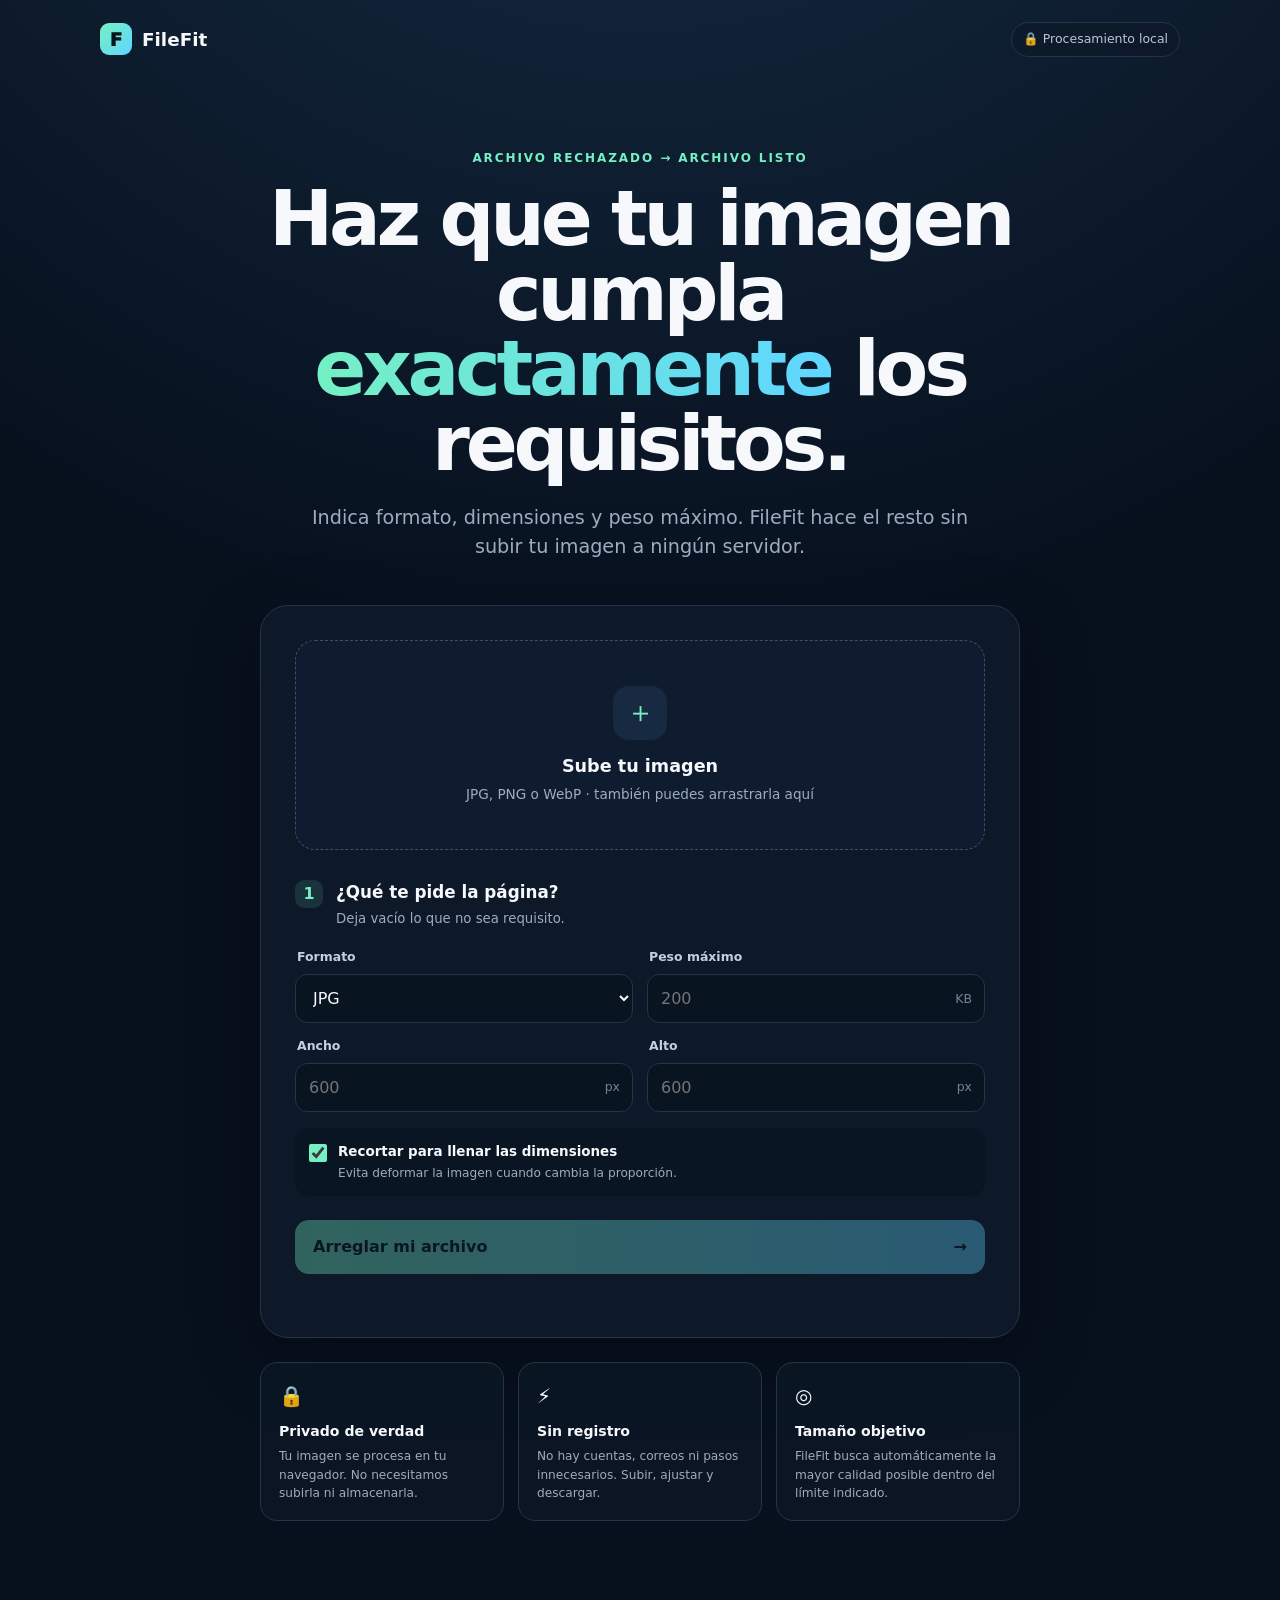
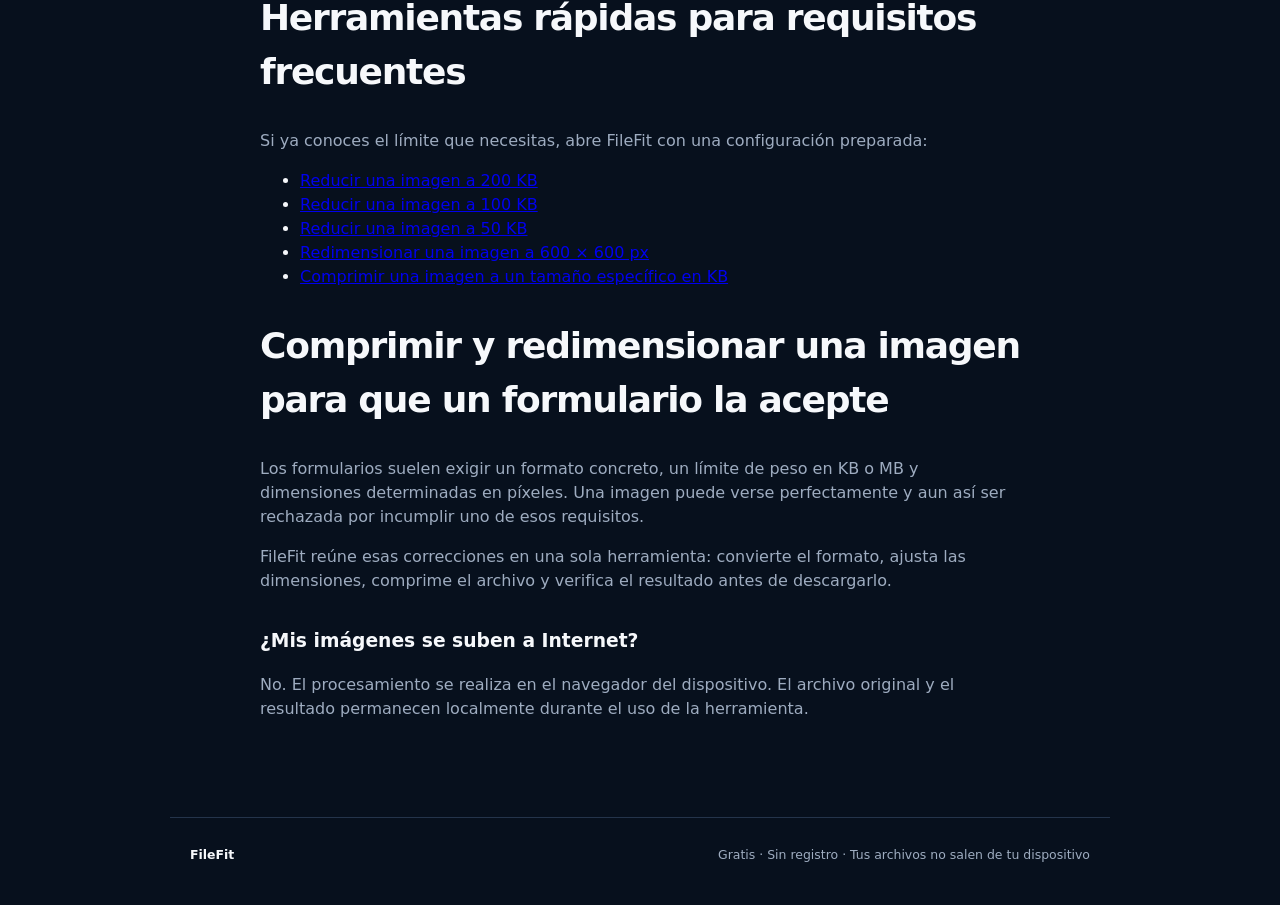
==== commit 3a5f5fce: "Add internal links to FileFit SEO tools" ====
--- a/index.html
+++ b/index.html
@@ -19,7 +19,7 @@
 </head>
 <body>
   <header class="site-header">
-    <a class="brand" href="#" aria-label="FileFit inicio"><span class="brand-mark" aria-hidden="true">F</span><span>FileFit</span></a>
+    <a class="brand" href="./" aria-label="FileFit inicio"><span class="brand-mark" aria-hidden="true">F</span><span>FileFit</span></a>
     <span class="privacy-pill">🔒 Procesamiento local</span>
   </header>
 
@@ -79,6 +79,16 @@
     </section>
 
     <section class="content-section">
+      <h2>Herramientas rápidas para requisitos frecuentes</h2>
+      <p>Si ya conoces el límite que necesitas, abre FileFit con una configuración preparada:</p>
+      <ul>
+        <li><a href="reducir-imagen-200kb.html">Reducir una imagen a 200 KB</a></li>
+        <li><a href="reducir-imagen-100kb.html">Reducir una imagen a 100 KB</a></li>
+        <li><a href="reducir-imagen-50kb.html">Reducir una imagen a 50 KB</a></li>
+        <li><a href="redimensionar-imagen-600x600.html">Redimensionar una imagen a 600 × 600 px</a></li>
+        <li><a href="comprimir-imagen-tamano-especifico.html">Comprimir una imagen a un tamaño específico en KB</a></li>
+      </ul>
+
       <h2>Comprimir y redimensionar una imagen para que un formulario la acepte</h2>
       <p>Los formularios suelen exigir un formato concreto, un límite de peso en KB o MB y dimensiones determinadas en píxeles. Una imagen puede verse perfectamente y aun así ser rechazada por incumplir uno de esos requisitos.</p>
       <p>FileFit reúne esas correcciones en una sola herramienta: convierte el formato, ajusta las dimensiones, comprime el archivo y verifica el resultado antes de descargarlo.</p>
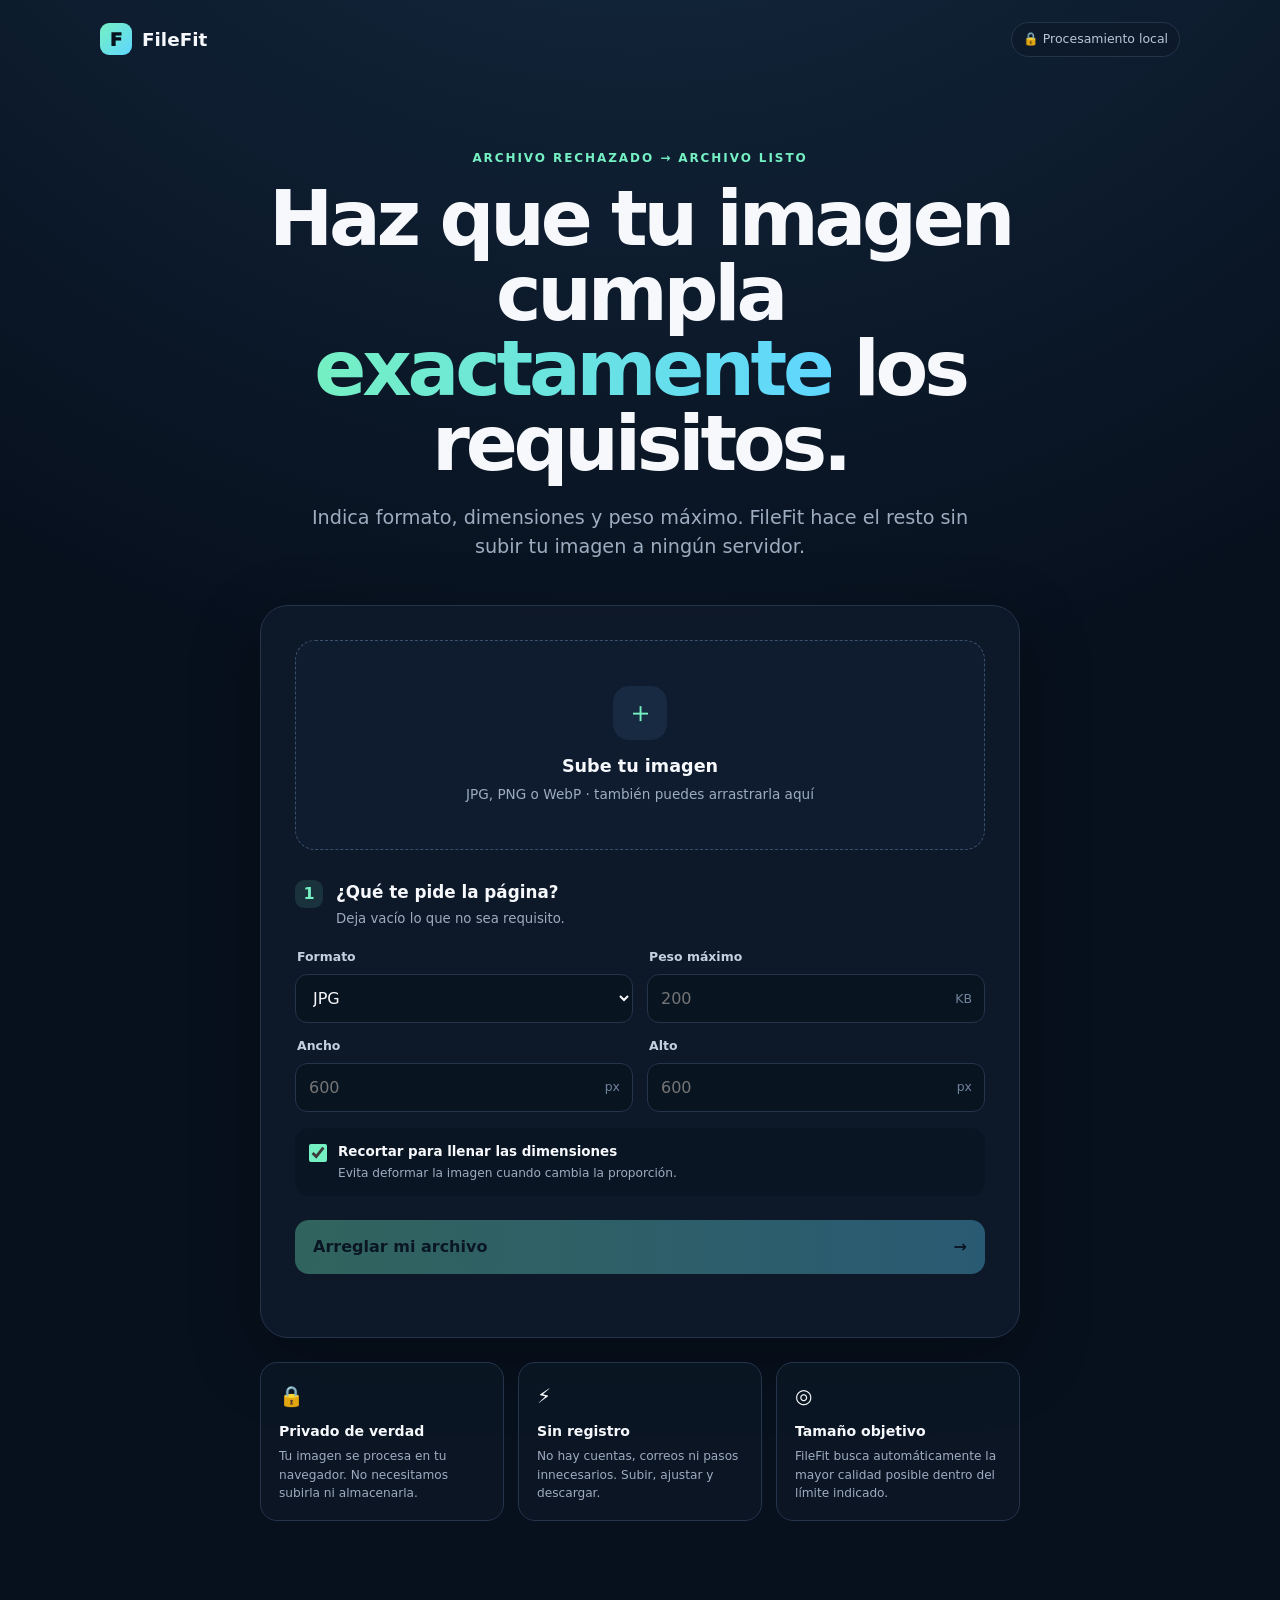
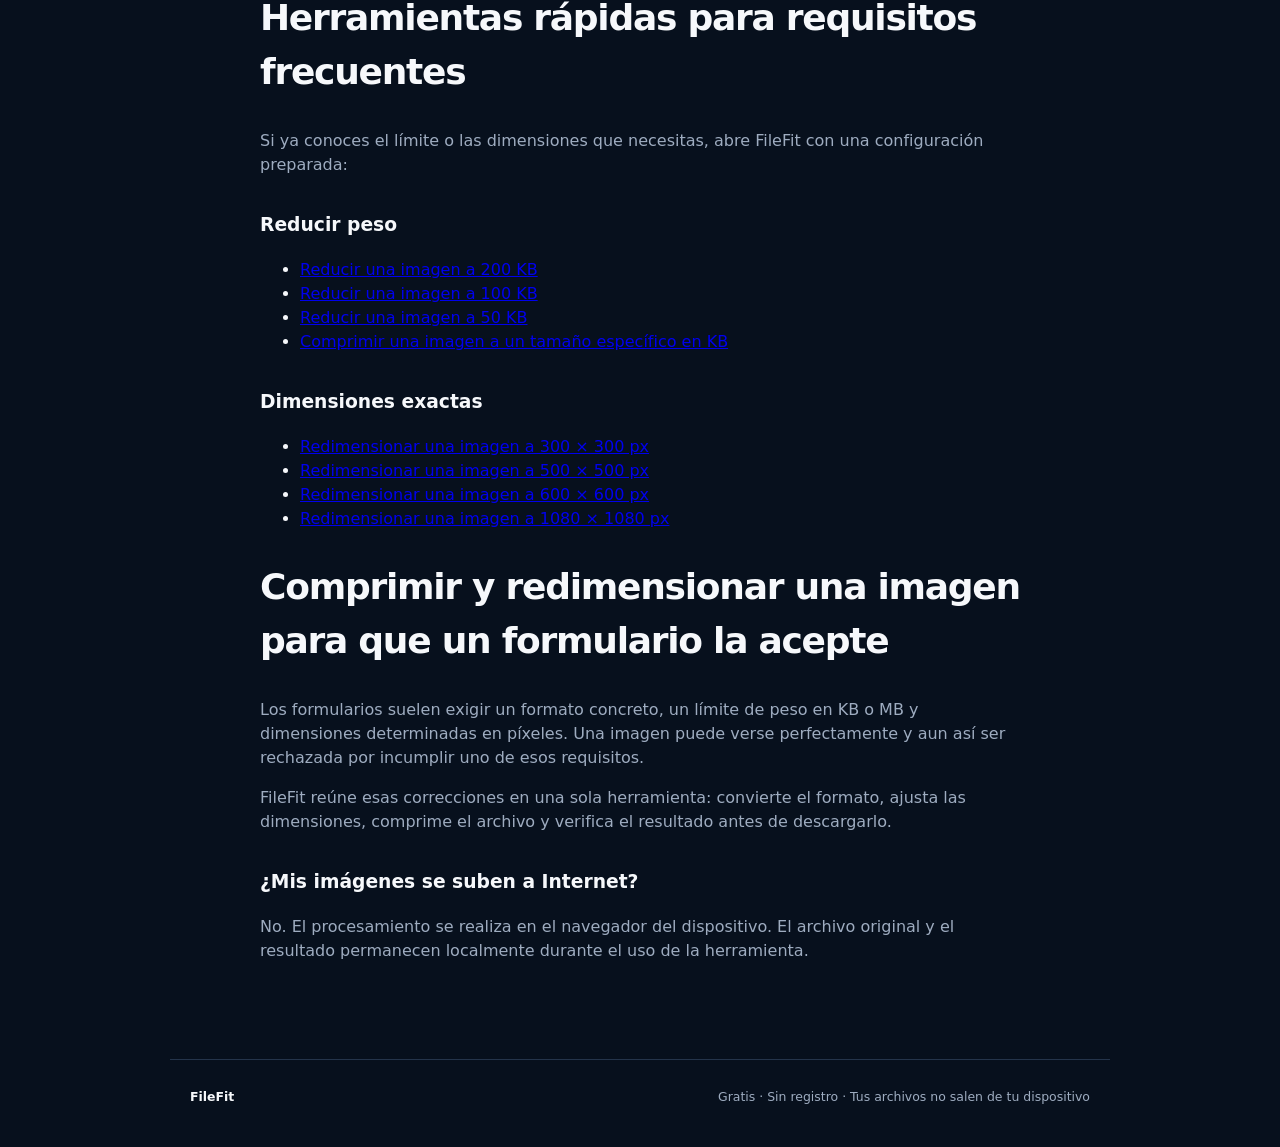
==== commit e5bfb8ca: "Expand internal links for resize landing pages" ====
--- a/index.html
+++ b/index.html
@@ -7,15 +7,47 @@
   <meta name="theme-color" content="#0b1020">
   <meta name="description" content="Ajusta imágenes a un formato, dimensiones y peso máximo exactos. Gratis, sin registro y procesado localmente en tu navegador.">
   <meta name="robots" content="index,follow">
-  <meta property="og:title" content="FileFit — Haz que tu imagen cumpla los requisitos">
+  <meta property="og:title" content="FileFit — Comprime y redimensiona imágenes fácilmente">
   <meta property="og:description" content="Convierte, redimensiona y comprime imágenes hasta cumplir los requisitos de un formulario. Todo se procesa en tu dispositivo.">
   <meta property="og:type" content="website">
   <meta property="og:url" content="https://clickgraphics.github.io/filefit/">
+  <meta property="og:locale" content="es_ES">
+  <meta property="og:site_name" content="FileFit">
+  <meta name="twitter:card" content="summary_large_image">
+  <meta name="twitter:title" content="FileFit — Comprime y redimensiona imágenes fácilmente">
+  <meta name="twitter:description" content="Ajusta formato, dimensiones y peso máximo sin subir tus imágenes a ningún servidor.">
   <link rel="canonical" href="https://clickgraphics.github.io/filefit/">
   <link rel="manifest" href="manifest.webmanifest">
   <link rel="icon" href="favicon.svg" type="image/svg+xml">
   <title>FileFit — Comprimir y redimensionar imágenes a requisitos exactos</title>
   <link rel="stylesheet" href="styles.css">
+  <script type="application/ld+json">
+  {
+    "@context": "https://schema.org",
+    "@type": "SoftwareApplication",
+    "name": "FileFit",
+    "url": "https://clickgraphics.github.io/filefit/",
+    "description": "Herramienta web gratuita para convertir, redimensionar y comprimir imágenes hasta cumplir requisitos exactos de formato, dimensiones y peso máximo.",
+    "applicationCategory": "MultimediaApplication",
+    "applicationSubCategory": "Image editor and compressor",
+    "operatingSystem": "Web",
+    "browserRequirements": "Requires JavaScript and a modern web browser",
+    "inLanguage": "es",
+    "isAccessibleForFree": true,
+    "offers": {
+      "@type": "Offer",
+      "price": "0",
+      "priceCurrency": "USD"
+    },
+    "featureList": [
+      "Compresión de imágenes por peso máximo",
+      "Redimensionado por ancho y alto",
+      "Conversión entre JPG, PNG y WebP",
+      "Recorte para dimensiones exactas",
+      "Procesamiento local en el navegador"
+    ]
+  }
+  </script>
 </head>
 <body>
   <header class="site-header">
@@ -80,13 +112,20 @@
 
     <section class="content-section">
       <h2>Herramientas rápidas para requisitos frecuentes</h2>
-      <p>Si ya conoces el límite que necesitas, abre FileFit con una configuración preparada:</p>
+      <p>Si ya conoces el límite o las dimensiones que necesitas, abre FileFit con una configuración preparada:</p>
+      <h3>Reducir peso</h3>
       <ul>
         <li><a href="reducir-imagen-200kb.html">Reducir una imagen a 200 KB</a></li>
         <li><a href="reducir-imagen-100kb.html">Reducir una imagen a 100 KB</a></li>
         <li><a href="reducir-imagen-50kb.html">Reducir una imagen a 50 KB</a></li>
+        <li><a href="comprimir-imagen-tamano-especifico.html">Comprimir una imagen a un tamaño específico en KB</a></li>
+      </ul>
+      <h3>Dimensiones exactas</h3>
+      <ul>
+        <li><a href="redimensionar-imagen-300x300.html">Redimensionar una imagen a 300 × 300 px</a></li>
+        <li><a href="redimensionar-imagen-500x500.html">Redimensionar una imagen a 500 × 500 px</a></li>
         <li><a href="redimensionar-imagen-600x600.html">Redimensionar una imagen a 600 × 600 px</a></li>
-        <li><a href="comprimir-imagen-tamano-especifico.html">Comprimir una imagen a un tamaño específico en KB</a></li>
+        <li><a href="redimensionar-imagen-1080x1080.html">Redimensionar una imagen a 1080 × 1080 px</a></li>
       </ul>
 
       <h2>Comprimir y redimensionar una imagen para que un formulario la acepte</h2>
